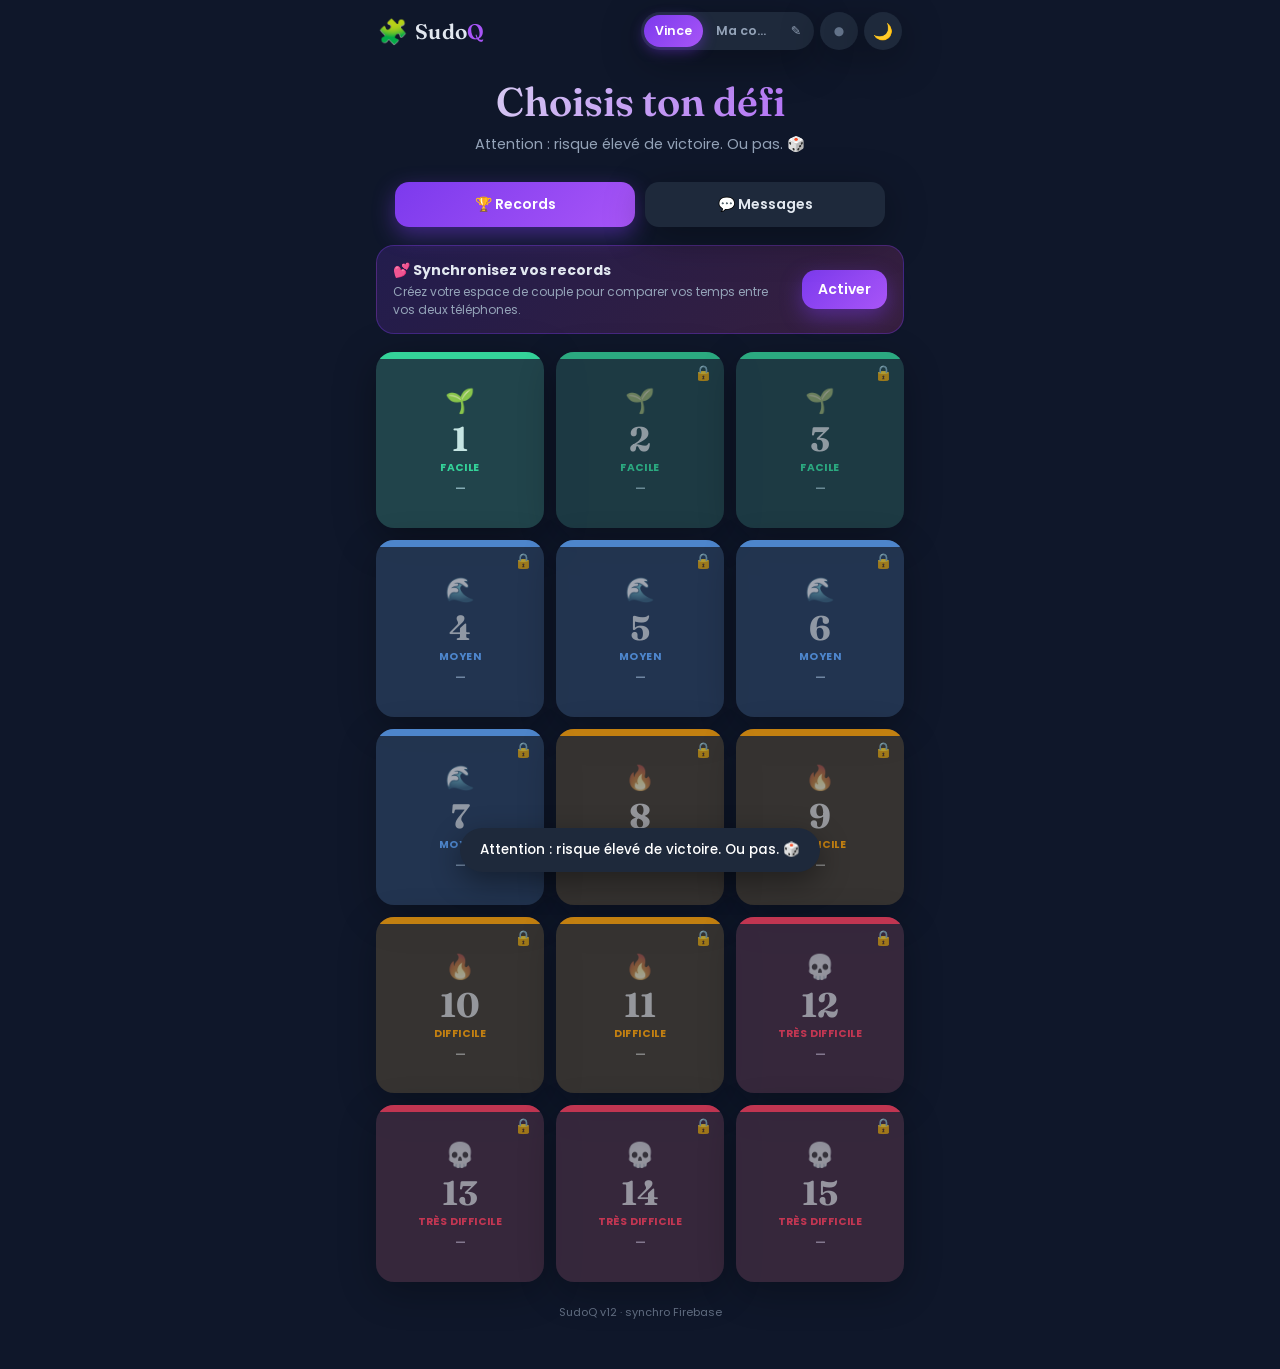
==== index.html @ 5ca57ede "Version visible + renommage plus accessible (diagnostic cache) - Numéro de version affiché en bas de" ====
<!DOCTYPE html>
<html lang="fr">
  <head>
    <meta charset="UTF-8" />
    <meta name="viewport" content="width=device-width, initial-scale=1.0, maximum-scale=1.0, user-scalable=no" />
    <meta name="theme-color" content="#0f172a" />
    <meta http-equiv="Cache-Control" content="no-cache, no-store, must-revalidate" />
    <meta http-equiv="Pragma" content="no-cache" />
    <meta http-equiv="Expires" content="0" />
    <title>SudoQ · Sudoku à deux</title>
    <link rel="preconnect" href="https://fonts.googleapis.com" />
    <link rel="preconnect" href="https://fonts.gstatic.com" crossorigin />
    <link
      href="https://fonts.googleapis.com/css2?family=Poppins:wght@400;500;600;700&family=Fraunces:opsz,wght@9..144,500;9..144,600&display=swap"
      rel="stylesheet"
    />
    <link rel="stylesheet" href="css/styles.css?v=12" />
    <link rel="icon" href="data:image/svg+xml,%3Csvg xmlns='http://www.w3.org/2000/svg' viewBox='0 0 100 100'%3E%3Ctext y='.9em' font-size='90'%3E%F0%9F%A7%A9%3C/text%3E%3C/svg%3E" />
  </head>
  <body>
    <div id="app">
      <!-- ============ EN-TÊTE ============ -->
      <header class="topbar">
        <button class="icon-btn" id="btn-home" title="Accueil" aria-label="Accueil">
          <span class="brand-mark">🧩</span>
          <span class="brand-name">Sudo<span>Q</span></span>
        </button>
        <div class="topbar-right">
          <div class="player-switch" id="player-switch"></div>
          <button class="icon-btn ghost" id="btn-sync" title="Espace de couple / synchro" aria-label="Synchro">
            <span id="sync-dot" class="sync-dot off">●</span>
          </button>
          <button class="icon-btn ghost" id="btn-theme" title="Thème clair/sombre" aria-label="Thème">🌙</button>
        </div>
      </header>

      <!-- ============ ÉCRAN : NIVEAUX ============ -->
      <main class="screen active" id="screen-levels">
        <div class="hero">
          <h1 class="hero-title">Choisis ton défi</h1>
          <p class="hero-sub" id="hero-sub">15 niveaux, du plus doux au plus redoutable. Chaque grille est identique pour vous deux — que le meilleur gagne&nbsp;!</p>
        </div>
        <div class="top-nav">
          <button class="btn btn-primary" id="btn-scoreboard">🏆 Records</button>
          <button class="btn btn-outline" id="btn-chat">💬 Messages<span class="badge" id="chat-badge" hidden></span></button>
        </div>
        <div class="sync-banner" id="sync-banner" hidden>
          <div class="sync-banner-txt">
            <strong>💕 Synchronisez vos records</strong>
            <span>Créez votre espace de couple pour comparer vos temps entre vos deux téléphones.</span>
          </div>
          <button class="btn btn-primary" id="btn-open-sync">Activer</button>
        </div>
        <div class="level-grid" id="level-grid"></div>
        <p class="app-version" id="app-version"></p>
      </main>

      <!-- ============ ÉCRAN : JEU ============ -->
      <main class="screen" id="screen-game">
        <div class="game-topline">
          <button class="btn btn-ghost" id="btn-back">‹ Niveaux</button>
          <div class="game-info">
            <span class="chip" id="game-level-chip">Niveau 1</span>
            <span class="timer" id="timer">00:00</span>
          </div>
          <button class="btn btn-ghost" id="btn-pause" title="Pause">⏸</button>
        </div>

        <div class="board-wrap">
          <div class="board" id="board"></div>
          <div class="board-overlay" id="board-overlay" hidden>
            <div class="overlay-card">
              <p id="overlay-text">En pause</p>
              <button class="btn btn-primary" id="btn-resume">Reprendre</button>
            </div>
          </div>
        </div>

        <div class="controls">
          <div class="numpad" id="numpad"></div>
          <div class="tools">
            <button class="tool" id="btn-pencil" title="Mode notes / crayon">
              <span class="tool-ico">✏️</span><span class="tool-label">Notes</span>
              <span class="tool-state" id="pencil-state">OFF</span>
            </button>
            <button class="tool" id="btn-erase" title="Effacer">
              <span class="tool-ico">⌫</span><span class="tool-label">Effacer</span>
            </button>
            <button class="tool" id="btn-hint" title="Indice">
              <span class="tool-ico">💡</span><span class="tool-label">Indice</span>
            </button>
            <button class="tool" id="btn-check" title="Vérifier">
              <span class="tool-ico">✓</span><span class="tool-label">Vérifier</span>
            </button>
          </div>
        </div>
      </main>

      <!-- ============ ÉCRAN : RECORDS ============ -->
      <main class="screen" id="screen-scoreboard">
        <div class="hero">
          <h1 class="hero-title">🏆 Vos records</h1>
          <p class="hero-sub">Meilleur temps par niveau. Le vainqueur de chaque duel est mis en avant.</p>
        </div>
        <div class="versus" id="versus"></div>
        <div class="score-table-wrap">
          <table class="score-table" id="score-table"></table>
        </div>
        <div class="home-actions data-actions">
          <button class="btn btn-outline" id="btn-export">⬇️ Exporter (JSON)</button>
          <label class="btn btn-outline" for="import-file">⬆️ Importer</label>
          <input type="file" id="import-file" accept="application/json" hidden />
          <button class="btn btn-ghost danger" id="btn-reset">🗑 Réinitialiser</button>
        </div>
        <div class="home-actions">
          <button class="btn btn-ghost" id="btn-back-home">‹ Retour aux niveaux</button>
        </div>
      </main>

      <!-- ============ ÉCRAN : MESSAGES ============ -->
      <main class="screen" id="screen-chat">
        <div class="hero">
          <h1 class="hero-title">💬 Messages</h1>
          <p class="hero-sub" id="chat-sub">Vos petits mots, en direct.</p>
        </div>
        <div class="chat-list" id="chat-list"></div>
        <div class="chat-input">
          <input type="text" id="chat-text" placeholder="Écris un petit mot…" maxlength="300" autocomplete="off" />
          <button class="btn btn-primary" id="chat-send" aria-label="Envoyer">➤</button>
        </div>
        <div class="home-actions">
          <button class="btn btn-ghost" id="btn-chat-back">‹ Retour aux niveaux</button>
        </div>
      </main>
    </div>

    <!-- ============ MODALE : VICTOIRE ============ -->
    <div class="modal-backdrop" id="win-modal" hidden>
      <div class="modal win-card">
        <div class="confetti" id="confetti"></div>
        <div class="win-emoji">🎉</div>
        <h2 id="win-title">Grille résolue&nbsp;!</h2>
        <p class="win-time" id="win-time">00:00</p>
        <p class="win-msg" id="win-msg"></p>
        <div class="win-compare" id="win-compare"></div>
        <div class="modal-actions">
          <button class="btn btn-primary" id="btn-next-level">Niveau suivant ›</button>
          <button class="btn btn-outline" id="btn-replay">Rejouer</button>
          <button class="btn btn-ghost" id="btn-to-levels">Niveaux</button>
        </div>
      </div>
    </div>

    <!-- ============ MODALE : ESPACE DE COUPLE (SYNCHRO) ============ -->
    <div class="modal-backdrop" id="sync-modal" hidden>
      <div class="modal">
        <h2>💕 Espace de couple</h2>

        <div id="sync-disconnected">
          <p class="modal-sub">
            Un espace commun pour synchroniser vos records entre vos deux
            téléphones. 100&nbsp;% gratuit, sans compte à créer.
          </p>
          <button class="btn btn-primary" id="btn-create-space">✨ Créer notre espace</button>
          <div class="or"><span>ou</span></div>
          <label class="field">
            <span>J'ai reçu un code</span>
            <input type="text" id="join-code" placeholder="colle le code ici" autocomplete="off" />
          </label>
          <button class="btn btn-outline" id="btn-join-space">Rejoindre l'espace</button>
        </div>

        <div id="sync-connected" hidden>
          <p class="modal-sub">Espace actif ✓ — vos records se synchronisent automatiquement.</p>
          <p class="code-label">Votre code de couple</p>
          <div class="code-box">
            <code id="space-code"></code>
            <button id="btn-copy-code" title="Copier">📋</button>
          </div>
          <p class="hint">
            Envoie ce code à ta copine. Sur son téléphone&nbsp;: ouvrir l'app →
            💕 Espace de couple → coller le code → <em>Rejoindre</em>.
          </p>
          <button class="btn btn-ghost danger" id="btn-leave-space">Se déconnecter de l'espace</button>
        </div>

        <div class="modal-actions">
          <button class="btn btn-ghost" id="btn-close-sync">Fermer</button>
        </div>
        <p class="hint" id="sync-provider" style="text-align:center;margin:10px 0 0;opacity:.6"></p>
      </div>
    </div>

    <!-- ============ MODALE : ÉDITION DES PROFILS ============ -->
    <div class="modal-backdrop" id="players-modal" hidden>
      <div class="modal">
        <h2>Vos profils</h2>
        <p class="modal-sub">Personnalise les deux joueurs.</p>
        <label class="field">
          <span>Joueur 1</span>
          <input type="text" id="p1-name" maxlength="14" />
        </label>
        <label class="field">
          <span>Joueur 2</span>
          <input type="text" id="p2-name" maxlength="14" />
        </label>
        <div class="modal-actions">
          <button class="btn btn-primary" id="btn-save-players">Enregistrer</button>
          <button class="btn btn-ghost" id="btn-cancel-players">Annuler</button>
        </div>
      </div>
    </div>

    <div class="toast" id="toast" hidden></div>

    <script src="js/sudoku.js?v=12"></script>
    <script src="js/sync.js?v=12"></script>
    <script src="js/app.js?v=12"></script>
  </body>
</html>
---- css/styles.css ----
/* =========================================================================
 * SudoQ — Styles
 * ========================================================================= */

:root {
  --bg: #0f172a;
  --bg-soft: #1e293b;
  --surface: #1e293b;
  --surface-2: #273449;
  --board-bg: #f8fafc;
  --cell: #ffffff;
  --cell-fixed: #eef2f7;
  --grid-line: #cbd5e1;
  --grid-line-strong: #0f172a;
  --text: #e2e8f0;
  --text-dim: #94a3b8;
  --ink: #1e293b;            /* chiffres sur le plateau */
  --accent: #7c3aed;
  --accent-2: #a855f7;
  --accent-soft: rgba(124, 58, 237, 0.15);
  --given: #0f172a;
  --user-num: #7c3aed;
  --highlight: #ede9fe;
  --highlight-peer: #f4f2fb;
  --same: #ddd6fe;
  --error: #f43f5e;
  --error-soft: #ffe4e6;
  --pencil: #64748b;
  --gold: #fbbf24;
  --radius: 18px;
  --shadow: 0 10px 40px rgba(0, 0, 0, 0.35);
  --font: "Poppins", system-ui, sans-serif;
  --display: "Fraunces", Georgia, serif;
}

body.light {
  --bg: #eef1f8;
  --bg-soft: #ffffff;
  --surface: #ffffff;
  --surface-2: #f1f5f9;
  --text: #1e293b;
  --text-dim: #64748b;
  --shadow: 0 10px 40px rgba(30, 41, 59, 0.12);
}

* { box-sizing: border-box; margin: 0; padding: 0; }

/* L'attribut `hidden` doit toujours l'emporter sur les display: flex des overlays */
[hidden] { display: none !important; }

/* Empêche la sélection de texte / le menu d'appui long (bandes de surbrillance
   translucides sur mobile). L'interface d'un jeu ne doit pas être sélectionnable. */
#app, .modal-backdrop, .toast {
  -webkit-user-select: none;
  user-select: none;
  -webkit-touch-callout: none;
}
/* ...sauf les champs de saisie et le code de couple (qu'on veut pouvoir copier). */
input, textarea, #space-code, .code-box code {
  -webkit-user-select: text;
  user-select: text;
}

html, body { height: 100%; }

/* Neutralise l'effet de rebond/étirement du défilement (overscroll) qui, sur
   certains téléphones (MIUI/Xiaomi), teinte l'écran d'une bande translucide. */
html, body { overscroll-behavior: none; }
#app { overscroll-behavior: contain; }

body {
  font-family: var(--font);
  background: var(--bg); /* fond uni : plus aucune bande translucide au défilement */
  color: var(--text);
  -webkit-tap-highlight-color: transparent;
  transition: background 0.3s ease, color 0.3s ease;
  overflow-x: hidden;
}

#app {
  max-width: 560px;
  margin: 0 auto;
  padding: 0 16px 48px;
  min-height: 100%;
}

/* ---------- Barre supérieure ---------- */
.topbar {
  position: sticky;
  top: 0;
  z-index: 20;
  display: flex;
  align-items: center;
  justify-content: space-between;
  gap: 8px;
  padding: 12px 2px;
  background: var(--bg);
}
.topbar-right { display: flex; align-items: center; gap: 6px; min-width: 0; }

.icon-btn {
  display: inline-flex;
  align-items: center;
  gap: 7px;
  background: none;
  border: none;
  color: var(--text);
  cursor: pointer;
  font-family: var(--font);
  flex-shrink: 0;
}
#btn-home { flex-shrink: 0; }
.brand-mark { font-size: 24px; }
.brand-name { font-family: var(--display); font-size: 21px; font-weight: 600; letter-spacing: .3px; }
.brand-name span { color: var(--accent-2); }

.icon-btn.ghost {
  width: 38px; height: 38px;
  justify-content: center;
  border-radius: 50%;
  background: var(--surface);
  box-shadow: var(--shadow);
  font-size: 16px;
}

/* Sélecteur de joueur */
.player-switch {
  display: inline-flex;
  background: var(--surface);
  border-radius: 999px;
  padding: 3px;
  box-shadow: var(--shadow);
  gap: 2px;
  min-width: 0;
}
.player-switch button {
  border: none;
  background: none;
  color: var(--text-dim);
  font-family: var(--font);
  font-weight: 600;
  font-size: 12.5px;
  padding: 6px 11px;
  border-radius: 999px;
  cursor: pointer;
  transition: all .2s;
  max-width: 74px;
  overflow: hidden;
  text-overflow: ellipsis;
  white-space: nowrap;
}
.player-switch button.active {
  background: linear-gradient(135deg, var(--accent), var(--accent-2));
  color: #fff;
  box-shadow: 0 4px 14px rgba(124,58,237,.45);
}
.player-switch button.edit {
  padding: 7px 10px;
  max-width: none;
}

/* ---------- Écrans ---------- */
.screen { display: none; animation: fade .35s ease; }
.screen.active { display: block; }
@keyframes fade { from { opacity: 0; transform: translateY(8px); } to { opacity: 1; transform: none; } }

.hero { text-align: center; padding: 18px 6px 26px; }
.hero-title {
  font-family: var(--display);
  font-size: clamp(28px, 7vw, 40px);
  font-weight: 600;
  line-height: 1.1;
  background: linear-gradient(120deg, var(--text), var(--accent-2));
  -webkit-background-clip: text;
  background-clip: text;
  -webkit-text-fill-color: transparent;
}
.hero-sub { color: var(--text-dim); margin-top: 10px; font-size: 14.5px; line-height: 1.5; }

/* ---------- Synchro / espace de couple ---------- */
.sync-dot { font-size: 12px; line-height: 1; }
.sync-dot.off { color: #64748b; }
.sync-dot.ok { color: #34d399; filter: drop-shadow(0 0 4px rgba(52,211,153,.7)); }
.sync-dot.syncing { color: #fbbf24; animation: pulse 1s infinite; }
.sync-dot.error { color: #f43f5e; }
@keyframes pulse { 0%,100% { opacity: 1; } 50% { opacity: .3; } }

.sync-banner {
  display: flex; align-items: center; gap: 12px;
  background: linear-gradient(135deg, rgba(124,58,237,.18), rgba(236,72,153,.18));
  border: 1px solid rgba(124,58,237,.35);
  border-radius: var(--radius);
  padding: 14px 16px; margin-bottom: 18px;
}
.sync-banner-txt { flex: 1; display: flex; flex-direction: column; gap: 2px; }
.sync-banner-txt strong { font-size: 14px; }
.sync-banner-txt span { font-size: 12px; color: var(--text-dim); }
.sync-banner .btn { padding: 9px 16px; white-space: nowrap; }

.or { display: flex; align-items: center; text-align: center; color: var(--text-dim); margin: 16px 0; font-size: 12px; }
.or::before, .or::after { content: ""; flex: 1; height: 1px; background: rgba(148,163,184,.25); }
.or span { padding: 0 12px; }

.code-label { font-size: 12px; color: var(--text-dim); text-transform: uppercase; letter-spacing: .5px; margin-bottom: 6px; }
.code-box {
  display: flex; align-items: center; gap: 8px;
  background: var(--surface-2); border-radius: 12px; padding: 10px 12px; margin-bottom: 10px;
}
.code-box code {
  flex: 1; font-family: ui-monospace, monospace; font-size: 15px; font-weight: 600;
  color: var(--accent-2); word-break: break-all; text-align: left; letter-spacing: .5px;
}
.code-box button { border: none; background: none; cursor: pointer; font-size: 18px; padding: 4px; }
.hint { font-size: 12px; color: var(--text-dim); line-height: 1.5; margin-bottom: 16px; text-align: left; }

/* ---------- Grille de niveaux ---------- */
.level-grid {
  display: grid;
  grid-template-columns: repeat(3, 1fr);
  gap: 12px;
}
.level-card {
  position: relative;
  aspect-ratio: 1 / 1.05;
  border: none;
  border-radius: var(--radius);
  background: var(--surface);
  color: var(--text);
  cursor: pointer;
  padding: 12px 10px;
  display: flex;
  flex-direction: column;
  align-items: center;
  justify-content: center;
  gap: 4px;
  box-shadow: var(--shadow);
  overflow: hidden;
  transition: transform .18s ease, box-shadow .18s ease;
  font-family: var(--font);
}
.level-card::before {
  content: "";
  position: absolute; inset: 0;
  background: var(--band-color);
  opacity: .16; /* teinte de difficulté nettement plus visible */
}
.level-card:not(.locked):hover { transform: translateY(-4px); box-shadow: 0 16px 40px rgba(0,0,0,.4); }
.level-card:not(.locked):active { transform: translateY(-1px) scale(.98); }
.level-card .lv-emoji { font-size: 24px; margin-top: 2px; }
.level-card .lv-num {
  font-family: var(--display);
  font-size: 34px; font-weight: 700; line-height: 1;
  color: var(--text);
}
.level-card .lv-band {
  font-size: 10.5px;
  font-weight: 700;
  text-transform: uppercase;
  letter-spacing: .4px;
  color: var(--band-color);
}
body.light .level-card .lv-band { color: var(--band-ink, var(--band-color)); }
.level-card .lv-best {
  font-size: 12px; font-weight: 600;
  color: var(--text-dim);
  display: flex; align-items: center; gap: 3px;
}
.level-card .lv-best.done { color: #b45309; }
body:not(.light) .level-card .lv-best.done { color: var(--gold); }
.level-card.locked { cursor: not-allowed; opacity: .78; }
.level-card.locked .lv-num,
.level-card.locked .lv-emoji { filter: grayscale(.5); opacity: .75; }
.level-card.locked .lv-lock { position: absolute; top: 9px; right: 11px; font-size: 15px; opacity: .85; }
/* Bandeau de couleur en haut : la difficulté se lit d'un coup d'œil */
.band-strip {
  position: absolute; left: 0; right: 0; top: 0; height: 7px;
  background: var(--band-color);
}

.top-nav { display: flex; justify-content: center; gap: 10px; margin-bottom: 18px; }
.top-nav .btn { flex: 1; max-width: 240px; position: relative; }
.badge {
  position: absolute; top: -7px; right: -7px;
  min-width: 21px; height: 21px; padding: 0 6px;
  border-radius: 999px; background: var(--error); color: #fff;
  font-size: 11px; font-weight: 700;
  display: flex; align-items: center; justify-content: center;
  box-shadow: 0 2px 8px rgba(244,63,94,.55);
}

/* ---------- Messagerie ---------- */
.chat-list {
  display: flex; flex-direction: column; gap: 8px;
  min-height: 260px; max-height: 52vh; overflow-y: auto;
  padding: 12px; background: var(--surface);
  border-radius: var(--radius); box-shadow: var(--shadow);
}
.chat-empty { margin: auto; text-align: center; color: var(--text-dim); font-size: 14px; padding: 30px 12px; line-height: 1.5; }
.msg {
  max-width: 80%; padding: 9px 13px; border-radius: 16px;
  font-size: 14.5px; line-height: 1.35; word-wrap: break-word; overflow-wrap: anywhere;
}
.msg .meta { display: block; font-size: 10.5px; opacity: .75; margin-top: 3px; }
.msg.mine {
  align-self: flex-end;
  background: linear-gradient(135deg, var(--accent), var(--accent-2));
  color: #fff; border-bottom-right-radius: 5px;
}
.msg.theirs {
  align-self: flex-start;
  background: var(--surface-2); color: var(--text);
  border-bottom-left-radius: 5px;
}
.chat-input { display: flex; gap: 8px; margin-top: 12px; }
.chat-input input {
  flex: 1; font-family: var(--font); font-size: 15px;
  padding: 12px 15px; border-radius: 14px;
  border: 2px solid transparent; background: var(--surface); color: var(--text);
  outline: none; box-shadow: var(--shadow);
}
.chat-input input:focus { border-color: var(--accent); }
.chat-input .btn { padding: 12px 18px; font-size: 18px; flex-shrink: 0; }

.app-version { text-align: center; color: var(--text-dim); opacity: .6; font-size: 11px; margin-top: 22px; }

.home-actions { display: flex; justify-content: center; gap: 12px; margin-top: 26px; flex-wrap: wrap; }
.data-actions { margin-top: 20px; }

/* ---------- Boutons ---------- */
.btn {
  font-family: var(--font);
  font-weight: 600;
  font-size: 14px;
  border: none;
  border-radius: 14px;
  padding: 12px 20px;
  cursor: pointer;
  transition: transform .15s ease, box-shadow .15s, background .2s;
}
.btn:active { transform: scale(.96); }
.btn-primary {
  background: linear-gradient(135deg, var(--accent), var(--accent-2));
  color: #fff;
  box-shadow: 0 8px 22px rgba(124,58,237,.45);
}
.btn-outline { background: var(--surface); color: var(--text); box-shadow: var(--shadow); }
.btn-ghost { background: transparent; color: var(--text-dim); }
.btn-ghost.danger { color: var(--error); }

/* ---------- Jeu ---------- */
.game-topline {
  display: flex; align-items: center; justify-content: space-between;
  margin: 6px 0 14px;
}
.game-info { display: flex; align-items: center; gap: 12px; }
.chip {
  background: var(--surface); color: var(--text);
  padding: 7px 14px; border-radius: 999px; font-size: 13px; font-weight: 600;
  box-shadow: var(--shadow);
}
.timer {
  font-family: var(--display);
  font-size: 24px; font-weight: 600;
  font-variant-numeric: tabular-nums;
  color: var(--accent-2);
  min-width: 76px; text-align: center;
}

.board-wrap { position: relative; }
.board {
  display: grid;
  grid-template-columns: repeat(9, 1fr);
  gap: 0;
  background: var(--grid-line-strong);
  border: 3px solid var(--grid-line-strong);
  border-radius: 14px;
  overflow: hidden;
  box-shadow: 0 18px 50px rgba(0,0,0,.4);
  aspect-ratio: 1 / 1;
  touch-action: manipulation;
}
.cell {
  position: relative;
  background: var(--cell);
  display: flex; align-items: center; justify-content: center;
  font-size: clamp(18px, 5.4vw, 30px);
  font-weight: 600;
  color: var(--user-num);
  cursor: pointer;
  user-select: none;
  border-right: 1px solid var(--grid-line);
  border-bottom: 1px solid var(--grid-line);
  transition: background .12s ease;
  aspect-ratio: 1 / 1;
}
body.light .cell { color: var(--user-num); }
.cell.fixed { color: var(--given); background: var(--cell-fixed); font-weight: 700; }
body:not(.light) .cell { background: #f8fafc; color: #7c3aed; }
body:not(.light) .cell.fixed { background: #e9eef6; color: #0f172a; }

/* Bordures de blocs 3x3 */
.cell:nth-child(9n) { border-right: none; }
.cell:nth-child(3n):not(:nth-child(9n)) { border-right: 2px solid var(--grid-line-strong); }
.board .cell.row3, .board .cell.row6 { border-bottom: 2px solid var(--grid-line-strong); }

.cell.peer { background: var(--highlight-peer); }
.cell.selected { background: var(--highlight); box-shadow: inset 0 0 0 2px var(--accent); z-index: 2; }
.cell.same-num { background: var(--same); }
.cell.error { color: var(--error) !important; background: var(--error-soft); }
.cell.hint-pop { animation: pop .5s ease; }
@keyframes pop { 0% { transform: scale(1); } 40% { transform: scale(1.25); } 100% { transform: scale(1); } }

/* Notes / crayon */
.pencil-grid {
  position: absolute; inset: 0;
  display: grid;
  grid-template-columns: repeat(3, 1fr);
  grid-template-rows: repeat(3, 1fr);
  padding: 2px;
  pointer-events: none;
}
.pencil-grid span {
  display: flex; align-items: center; justify-content: center;
  font-size: clamp(7px, 2vw, 11px);
  font-weight: 500;
  color: var(--pencil);
  line-height: 1;
}

/* Overlay pause */
.board-overlay {
  position: absolute; inset: 0;
  background: rgba(15,23,42,.72);
  backdrop-filter: blur(6px);
  border-radius: 14px;
  display: flex; align-items: center; justify-content: center;
  z-index: 5;
}
.overlay-card { text-align: center; color: #fff; }
.overlay-card p { font-family: var(--display); font-size: 22px; margin-bottom: 16px; }

/* ---------- Contrôles ---------- */
.controls { margin-top: 18px; }
.numpad {
  display: grid;
  grid-template-columns: repeat(9, 1fr);
  gap: 6px;
}
.num-key {
  aspect-ratio: 1 / 1.15;
  border: none;
  border-radius: 12px;
  background: var(--surface);
  color: var(--text);
  font-family: var(--display);
  font-size: clamp(18px, 5vw, 26px);
  font-weight: 600;
  cursor: pointer;
  box-shadow: var(--shadow);
  transition: transform .12s, background .2s, color .2s;
  position: relative;
}
.num-key:active { transform: scale(.9); }
.num-key.pencil-active { background: linear-gradient(135deg, var(--accent), var(--accent-2)); color:#fff; }
.num-key .count {
  position: absolute; bottom: 3px; right: 5px;
  font-family: var(--font); font-size: 9px; color: var(--text-dim); font-weight: 600;
}
.num-key.done { opacity: .35; }

.tools { display: grid; grid-template-columns: repeat(4, 1fr); gap: 8px; margin-top: 10px; }
.tool {
  border: none;
  border-radius: 14px;
  background: var(--surface);
  color: var(--text);
  padding: 10px 4px;
  display: flex; flex-direction: column; align-items: center; gap: 3px;
  cursor: pointer;
  box-shadow: var(--shadow);
  font-family: var(--font);
  transition: transform .12s, background .2s;
  position: relative;
}
.tool:active { transform: scale(.94); }
.tool-ico { font-size: 20px; }
.tool-label { font-size: 11px; color: var(--text-dim); font-weight: 600; }
.tool-state {
  position: absolute; top: 6px; right: 8px;
  font-size: 9px; font-weight: 700; color: var(--text-dim);
}
.tool.active { background: linear-gradient(135deg, var(--accent), var(--accent-2)); }
.tool.active .tool-label, .tool.active .tool-state { color: #fff; }
.tool.active .tool-state { color: #fff; }

/* ---------- Records ---------- */
.versus {
  display: flex; align-items: stretch; gap: 12px; margin-bottom: 20px;
}
.vs-card {
  flex: 1;
  background: var(--surface);
  border-radius: var(--radius);
  padding: 16px;
  text-align: center;
  box-shadow: var(--shadow);
  position: relative;
  overflow: hidden;
}
.vs-card.leader::after {
  content: "👑";
  position: absolute; top: 8px; right: 10px; font-size: 20px;
}
.vs-avatar {
  width: 46px; height: 46px; border-radius: 50%;
  margin: 0 auto 8px;
  display: flex; align-items: center; justify-content: center;
  font-family: var(--display); font-size: 22px; font-weight: 600; color: #fff;
}
.vs-name { font-weight: 600; font-size: 15px; }
.vs-wins { font-family: var(--display); font-size: 30px; font-weight: 600; color: var(--accent-2); }
.vs-label { font-size: 11px; color: var(--text-dim); text-transform: uppercase; letter-spacing: .5px; }
.vs-mid { display: flex; align-items: center; font-family: var(--display); font-size: 18px; color: var(--text-dim); }

.score-table-wrap { overflow-x: auto; border-radius: var(--radius); box-shadow: var(--shadow); }
.score-table {
  width: 100%; border-collapse: collapse; background: var(--surface);
  font-size: 13.5px;
}
.score-table th, .score-table td {
  padding: 11px 10px; text-align: center; border-bottom: 1px solid rgba(148,163,184,.15);
}
.score-table th { color: var(--text-dim); font-size: 11.5px; text-transform: uppercase; letter-spacing: .4px; font-weight: 600; }
.score-table td.lvl-cell { text-align: left; font-weight: 600; }
.score-table td.lvl-cell small { display: block; color: var(--text-dim); font-weight: 500; font-size: 10.5px; }
.score-table .win { color: var(--gold); font-weight: 700; }
.score-table .time { font-variant-numeric: tabular-nums; }
.score-table .empty { color: var(--text-dim); }

/* ---------- Modales ---------- */
.modal-backdrop {
  position: fixed; inset: 0;
  background: rgba(15,23,42,.6);
  backdrop-filter: blur(6px);
  display: flex; align-items: center; justify-content: center;
  z-index: 50; padding: 20px;
  animation: fade .25s ease;
}
.modal {
  background: var(--surface);
  border-radius: 22px;
  padding: 28px 24px;
  width: 100%; max-width: 380px;
  box-shadow: var(--shadow);
  text-align: center;
  position: relative;
}
.modal h2 { font-family: var(--display); font-size: 24px; margin-bottom: 6px; }
.modal-sub { color: var(--text-dim); font-size: 13.5px; margin-bottom: 18px; }
.modal-actions { display: flex; flex-direction: column; gap: 10px; margin-top: 20px; }

.field { display: flex; flex-direction: column; gap: 6px; text-align: left; margin-bottom: 14px; }
.field span { font-size: 12.5px; color: var(--text-dim); font-weight: 600; }
.field input {
  font-family: var(--font); font-size: 15px;
  padding: 12px 14px; border-radius: 12px;
  border: 2px solid transparent; background: var(--surface-2); color: var(--text);
  outline: none;
}
.field input:focus { border-color: var(--accent); }

/* Modale victoire */
.win-card { overflow: hidden; }
.win-emoji { font-size: 54px; animation: pop .6s ease; }
.win-time { font-family: var(--display); font-size: 42px; font-weight: 600; color: var(--accent-2); margin: 4px 0; font-variant-numeric: tabular-nums; }
.win-msg { color: var(--text-dim); font-size: 14px; }
.win-compare {
  margin-top: 16px; background: var(--surface-2); border-radius: 14px; padding: 14px;
  font-size: 13.5px;
}
.win-compare .row { display: flex; justify-content: space-between; padding: 4px 0; }
.win-compare .row .who { color: var(--text-dim); }
.win-compare .row .t { font-variant-numeric: tabular-nums; font-weight: 600; }
.win-compare .row.best .t { color: var(--gold); }
.win-record-badge {
  display: inline-block; margin-top: 8px;
  background: linear-gradient(135deg, var(--gold), #f59e0b);
  color: #7c2d12; font-weight: 700; font-size: 12px;
  padding: 5px 14px; border-radius: 999px;
}

/* Confettis */
.confetti { position: absolute; inset: 0; pointer-events: none; overflow: hidden; }
.confetti i {
  position: absolute; top: -10px; width: 8px; height: 14px; opacity: .9;
  animation: fall linear forwards;
}
@keyframes fall {
  to { transform: translateY(420px) rotate(540deg); opacity: 0; }
}

/* Toast */
.toast {
  position: fixed; left: 50%; bottom: 28px; transform: translateX(-50%);
  background: var(--ink); color: #fff;
  padding: 12px 20px; border-radius: 999px; font-size: 13.5px; font-weight: 500;
  box-shadow: 0 10px 30px rgba(0,0,0,.4); z-index: 80;
  animation: toastIn .3s ease;
}
body.light .toast { background: #1e293b; }
@keyframes toastIn { from { opacity: 0; transform: translate(-50%, 12px); } to { opacity: 1; transform: translate(-50%, 0); } }

@media (max-width: 380px) {
  .tool-label { display: none; }
  .numpad { gap: 4px; }
  .brand-name { font-size: 18px; }
  .player-switch button { max-width: 60px; padding: 6px 9px; font-size: 12px; }
}
@media (max-width: 340px) {
  .brand-name { display: none; } /* on garde juste 🧩 pour laisser la place */
}
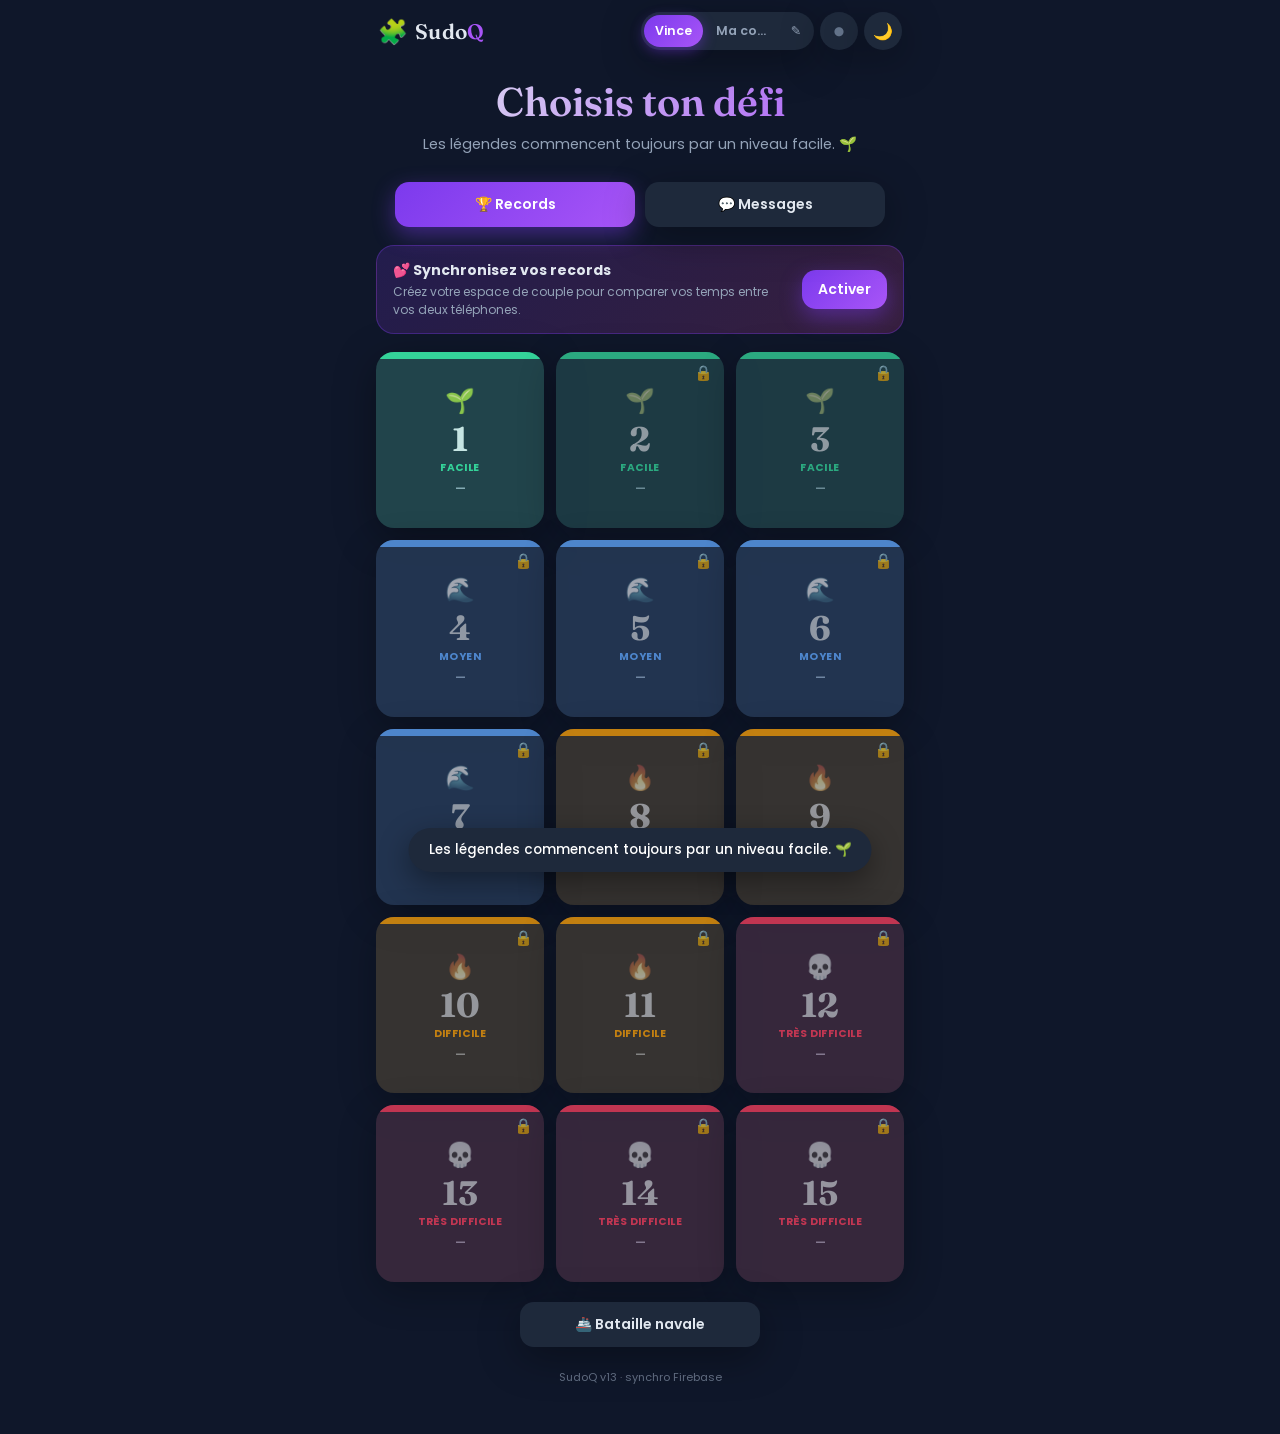
==== commit b8e2ec95: "Ajouter la Bataille navale (temps réel, même espace de couple) + hub léger Nouveau jeu /bataille-nav" ====
--- a/index.html
+++ b/index.html
@@ -14,7 +14,7 @@
       href="https://fonts.googleapis.com/css2?family=Poppins:wght@400;500;600;700&family=Fraunces:opsz,wght@9..144,500;9..144,600&display=swap"
       rel="stylesheet"
     />
-    <link rel="stylesheet" href="css/styles.css?v=12" />
+    <link rel="stylesheet" href="css/styles.css?v=13" />
     <link rel="icon" href="data:image/svg+xml,%3Csvg xmlns='http://www.w3.org/2000/svg' viewBox='0 0 100 100'%3E%3Ctext y='.9em' font-size='90'%3E%F0%9F%A7%A9%3C/text%3E%3C/svg%3E" />
   </head>
   <body>
@@ -52,6 +52,9 @@
           <button class="btn btn-primary" id="btn-open-sync">Activer</button>
         </div>
         <div class="level-grid" id="level-grid"></div>
+        <div class="top-nav" style="margin-top:20px">
+          <a class="btn btn-outline" href="bataille-navale/index.html" style="text-decoration:none;text-align:center">🚢 Bataille navale</a>
+        </div>
         <p class="app-version" id="app-version"></p>
       </main>
 
@@ -213,8 +216,8 @@
 
     <div class="toast" id="toast" hidden></div>
 
-    <script src="js/sudoku.js?v=12"></script>
-    <script src="js/sync.js?v=12"></script>
-    <script src="js/app.js?v=12"></script>
+    <script src="js/sudoku.js?v=13"></script>
+    <script src="js/sync.js?v=13"></script>
+    <script src="js/app.js?v=13"></script>
   </body>
 </html>
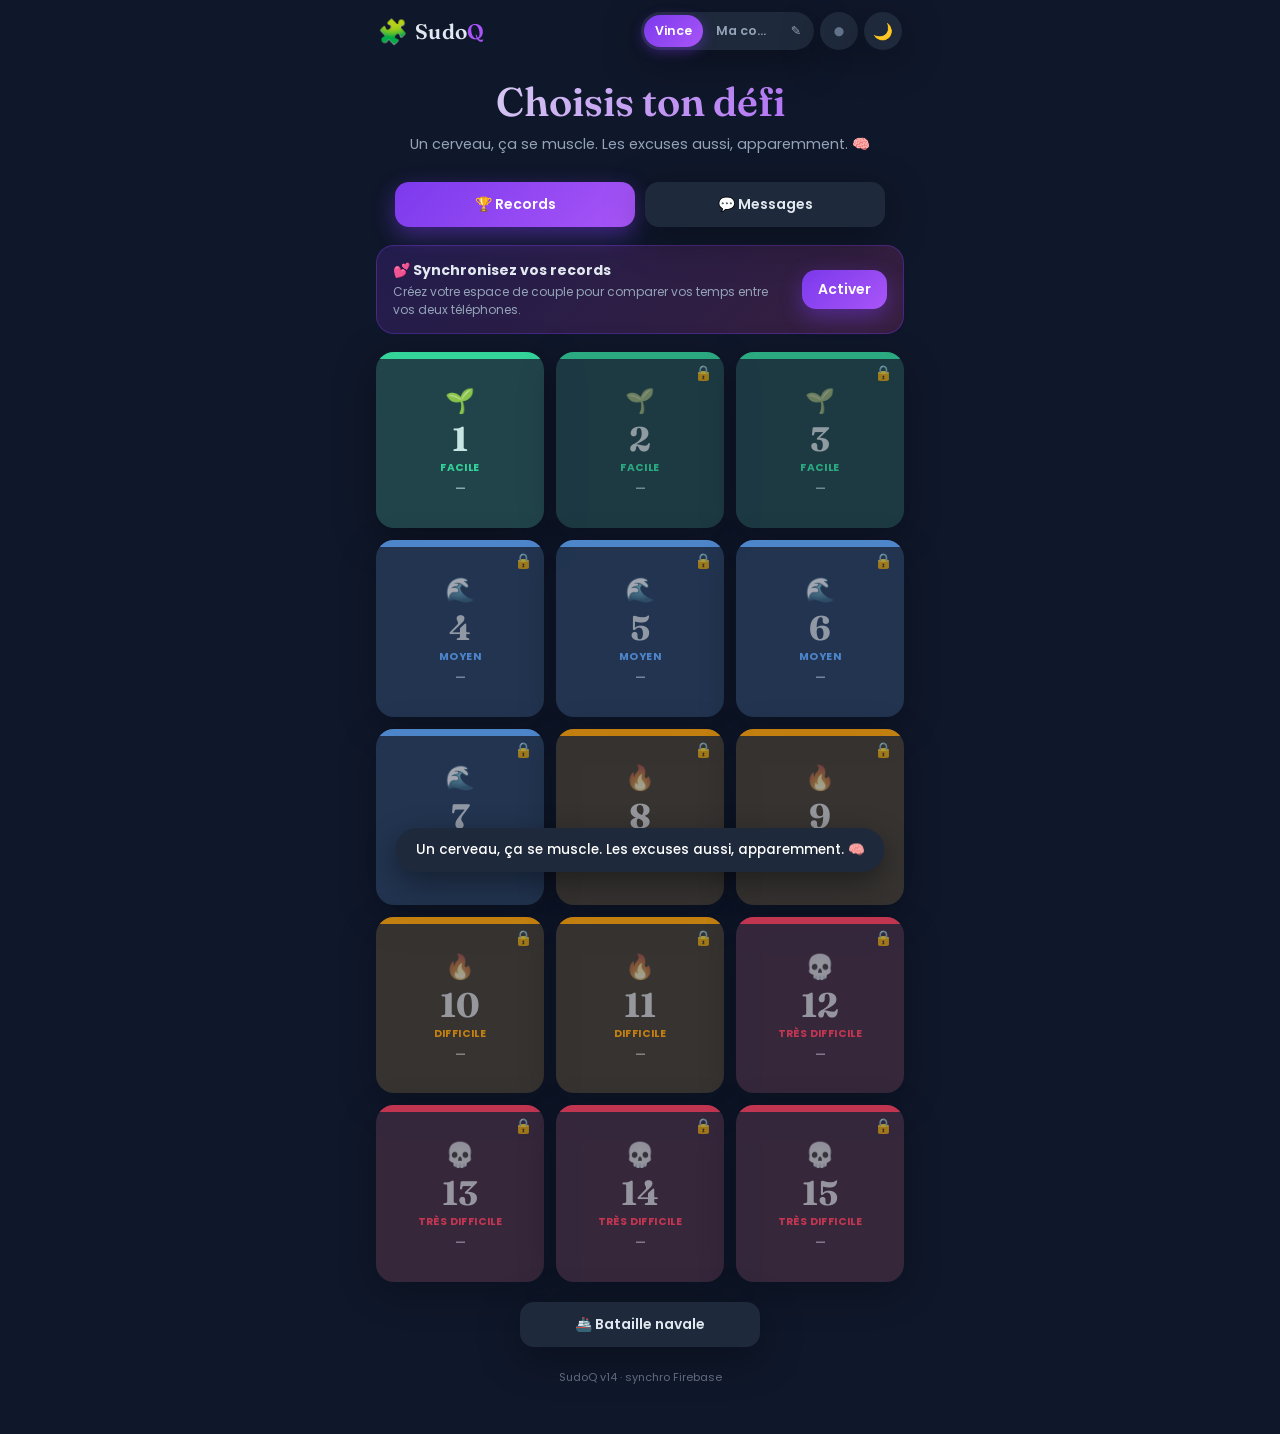
==== commit 6c31c559: "Diagnostic de synchro des records + bouton "Forcer la synchro" Aide au dépannage quand les records n" ====
--- a/index.html
+++ b/index.html
@@ -14,7 +14,7 @@
       href="https://fonts.googleapis.com/css2?family=Poppins:wght@400;500;600;700&family=Fraunces:opsz,wght@9..144,500;9..144,600&display=swap"
       rel="stylesheet"
     />
-    <link rel="stylesheet" href="css/styles.css?v=13" />
+    <link rel="stylesheet" href="css/styles.css?v=14" />
     <link rel="icon" href="data:image/svg+xml,%3Csvg xmlns='http://www.w3.org/2000/svg' viewBox='0 0 100 100'%3E%3Ctext y='.9em' font-size='90'%3E%F0%9F%A7%A9%3C/text%3E%3C/svg%3E" />
   </head>
   <body>
@@ -184,6 +184,8 @@
             Envoie ce code à ta copine. Sur son téléphone&nbsp;: ouvrir l'app →
             💕 Espace de couple → coller le code → <em>Rejoindre</em>.
           </p>
+          <p class="hint" id="sync-records" style="text-align:center;font-weight:600"></p>
+          <button class="btn btn-outline" id="btn-force-sync" style="width:100%;margin-bottom:10px">🔄 Forcer la synchro maintenant</button>
           <button class="btn btn-ghost danger" id="btn-leave-space">Se déconnecter de l'espace</button>
         </div>
 
@@ -216,8 +218,8 @@
 
     <div class="toast" id="toast" hidden></div>
 
-    <script src="js/sudoku.js?v=13"></script>
-    <script src="js/sync.js?v=13"></script>
-    <script src="js/app.js?v=13"></script>
+    <script src="js/sudoku.js?v=14"></script>
+    <script src="js/sync.js?v=14"></script>
+    <script src="js/app.js?v=14"></script>
   </body>
 </html>
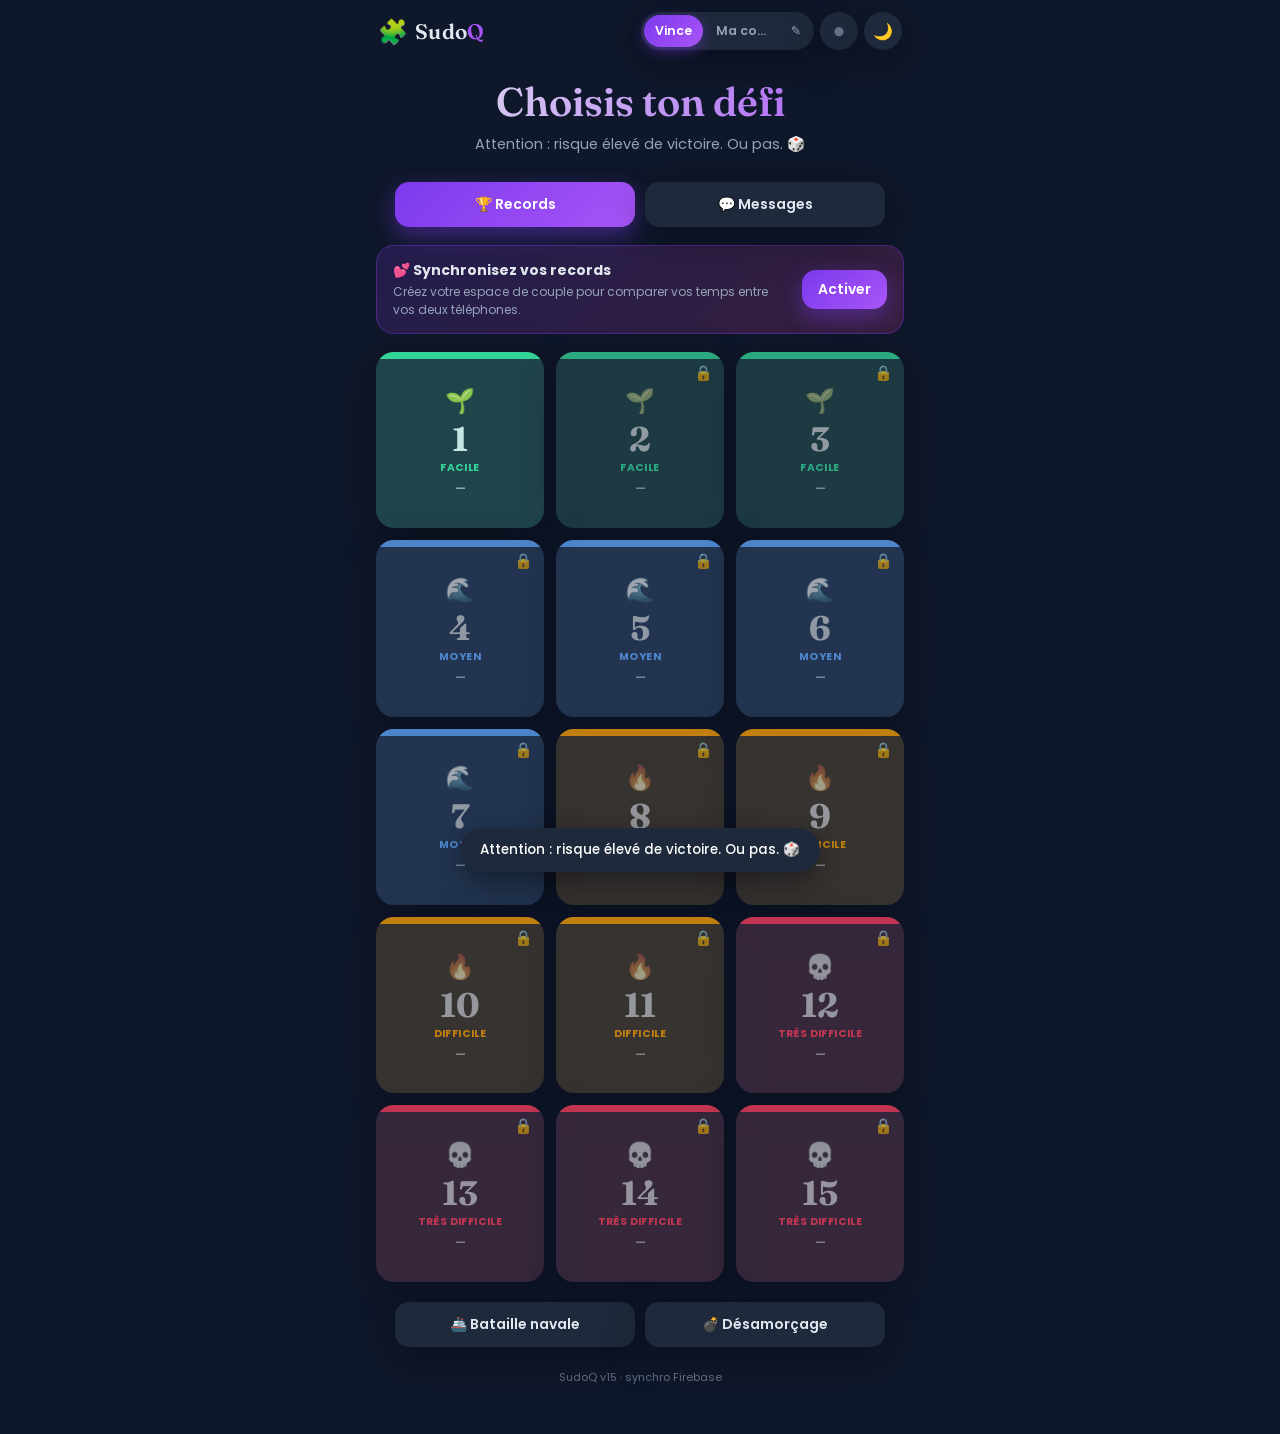
==== commit d2fbeb08: "Ajouter l'escape game coopératif « Désamorçage » Nouveau jeu /escape/ (asymétrique, temps réel, même" ====
--- a/index.html
+++ b/index.html
@@ -14,7 +14,7 @@
       href="https://fonts.googleapis.com/css2?family=Poppins:wght@400;500;600;700&family=Fraunces:opsz,wght@9..144,500;9..144,600&display=swap"
       rel="stylesheet"
     />
-    <link rel="stylesheet" href="css/styles.css?v=14" />
+    <link rel="stylesheet" href="css/styles.css?v=15" />
     <link rel="icon" href="data:image/svg+xml,%3Csvg xmlns='http://www.w3.org/2000/svg' viewBox='0 0 100 100'%3E%3Ctext y='.9em' font-size='90'%3E%F0%9F%A7%A9%3C/text%3E%3C/svg%3E" />
   </head>
   <body>
@@ -54,6 +54,7 @@
         <div class="level-grid" id="level-grid"></div>
         <div class="top-nav" style="margin-top:20px">
           <a class="btn btn-outline" href="bataille-navale/index.html" style="text-decoration:none;text-align:center">🚢 Bataille navale</a>
+          <a class="btn btn-outline" href="escape/index.html" style="text-decoration:none;text-align:center">💣 Désamorçage</a>
         </div>
         <p class="app-version" id="app-version"></p>
       </main>
@@ -218,8 +219,8 @@
 
     <div class="toast" id="toast" hidden></div>
 
-    <script src="js/sudoku.js?v=14"></script>
-    <script src="js/sync.js?v=14"></script>
-    <script src="js/app.js?v=14"></script>
+    <script src="js/sudoku.js?v=15"></script>
+    <script src="js/sync.js?v=15"></script>
+    <script src="js/app.js?v=15"></script>
   </body>
 </html>
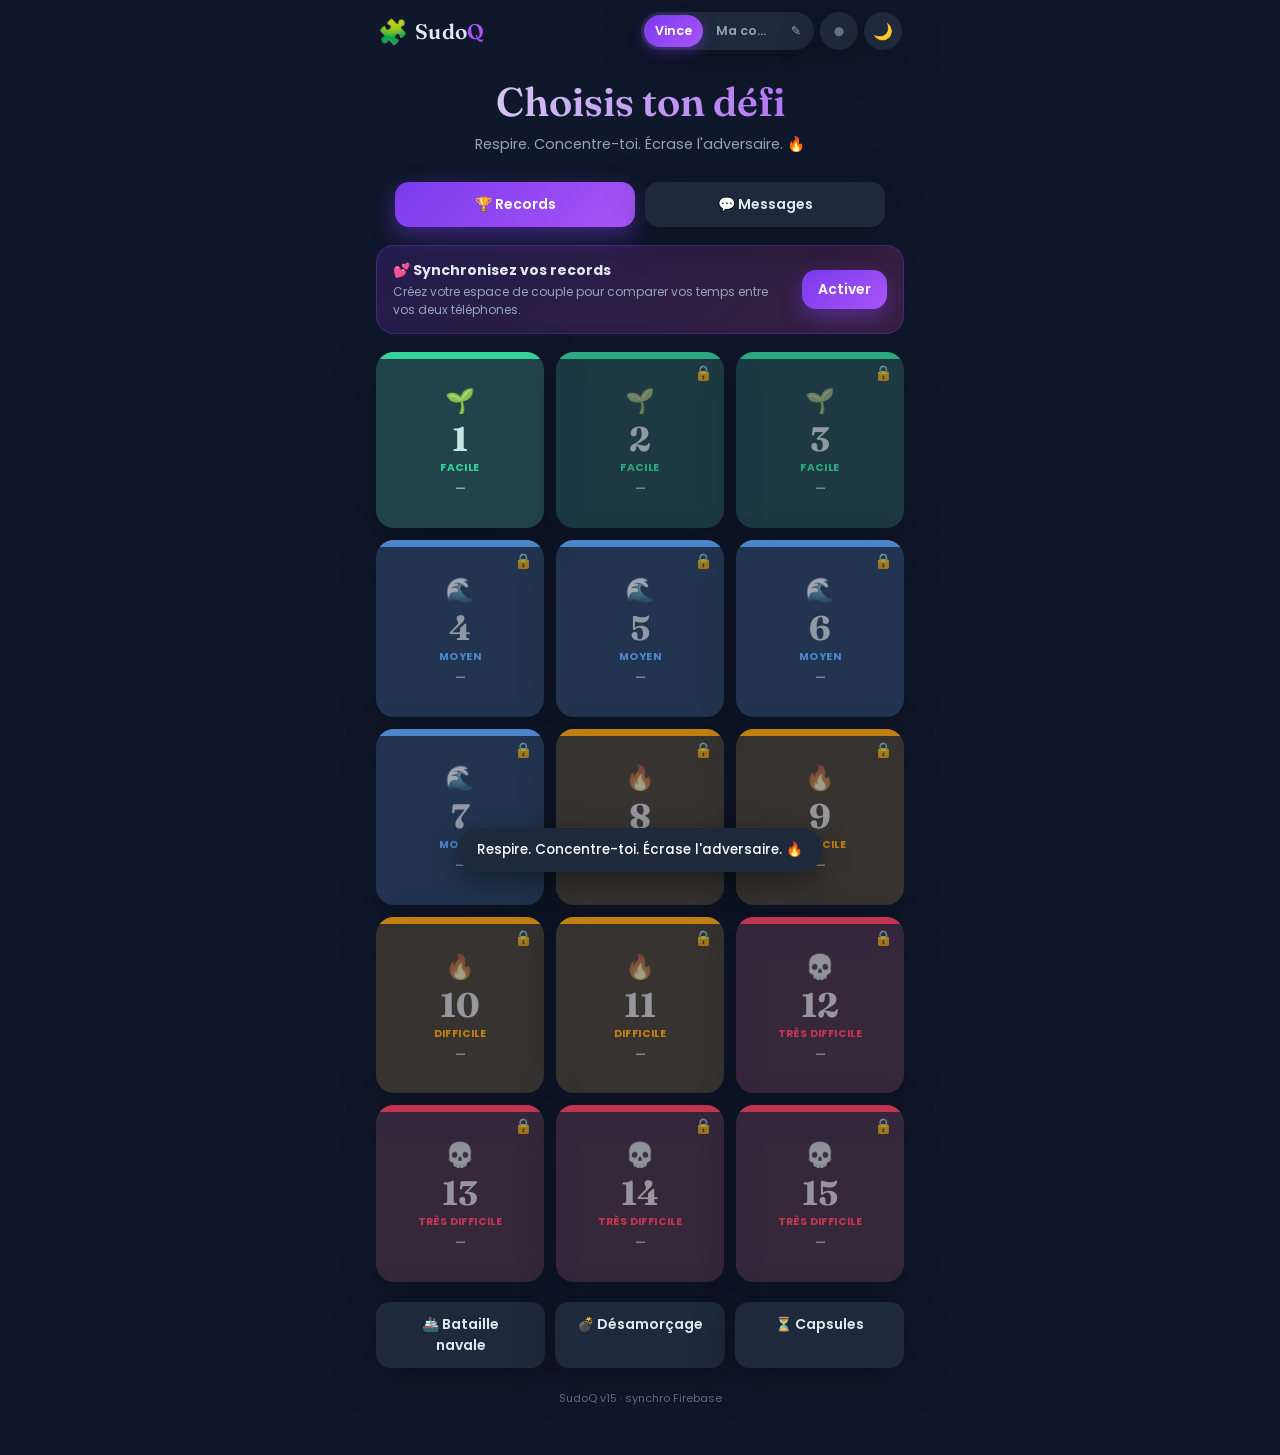
==== commit 073c4d71: "Ajouter les capsules temporelles Nouveau /capsules/ (même espace de couple) : - Écrire un message (t" ====
--- a/index.html
+++ b/index.html
@@ -55,6 +55,7 @@
         <div class="top-nav" style="margin-top:20px">
           <a class="btn btn-outline" href="bataille-navale/index.html" style="text-decoration:none;text-align:center">🚢 Bataille navale</a>
           <a class="btn btn-outline" href="escape/index.html" style="text-decoration:none;text-align:center">💣 Désamorçage</a>
+          <a class="btn btn-outline" href="capsules/index.html" style="text-decoration:none;text-align:center">⏳ Capsules</a>
         </div>
         <p class="app-version" id="app-version"></p>
       </main>
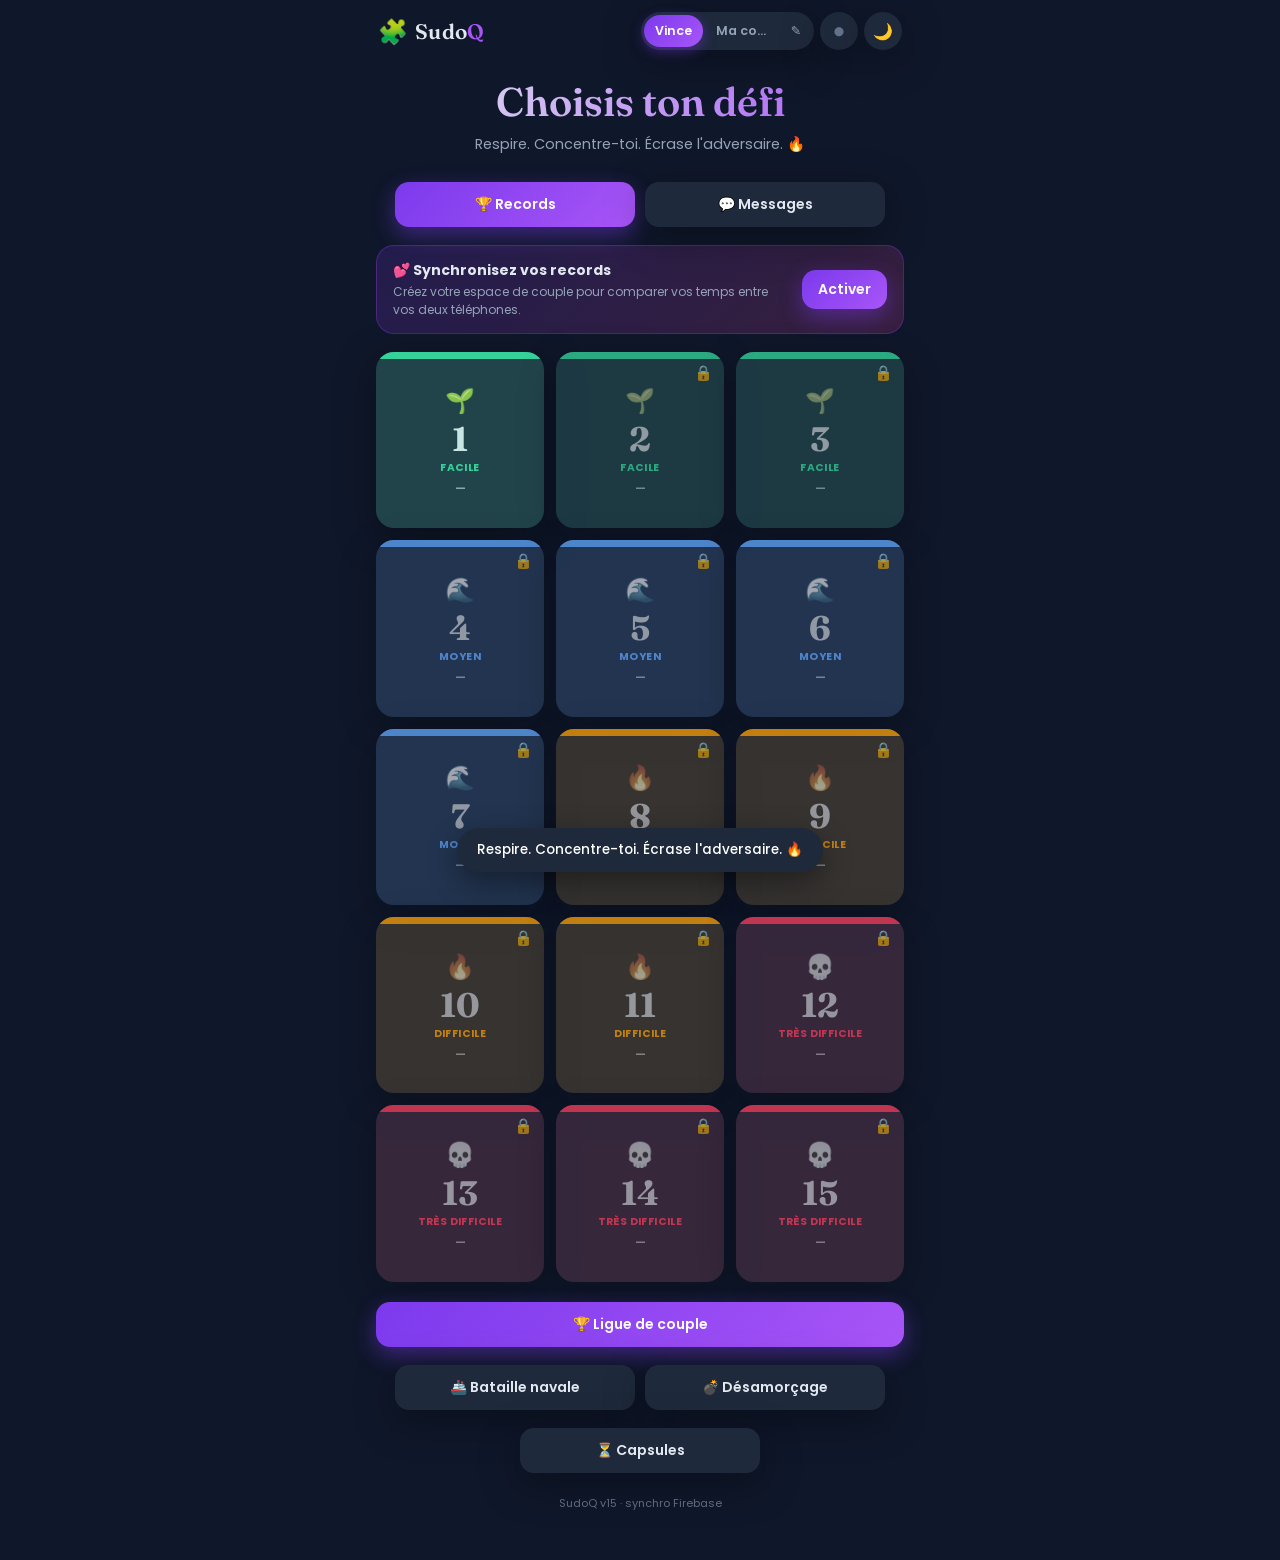
==== commit a58ddd0b: "Ajouter la Ligue de couple (tableau de bord agrégé) Nouveau /ligue/ (lecture seule, agrège tous les " ====
--- a/index.html
+++ b/index.html
@@ -53,8 +53,13 @@
         </div>
         <div class="level-grid" id="level-grid"></div>
         <div class="top-nav" style="margin-top:20px">
+          <a class="btn btn-primary" href="ligue/index.html" style="text-decoration:none;text-align:center;flex-basis:100%;max-width:none">🏆 Ligue de couple</a>
+        </div>
+        <div class="top-nav" style="margin-top:10px">
           <a class="btn btn-outline" href="bataille-navale/index.html" style="text-decoration:none;text-align:center">🚢 Bataille navale</a>
           <a class="btn btn-outline" href="escape/index.html" style="text-decoration:none;text-align:center">💣 Désamorçage</a>
+        </div>
+        <div class="top-nav" style="margin-top:10px">
           <a class="btn btn-outline" href="capsules/index.html" style="text-decoration:none;text-align:center">⏳ Capsules</a>
         </div>
         <p class="app-version" id="app-version"></p>
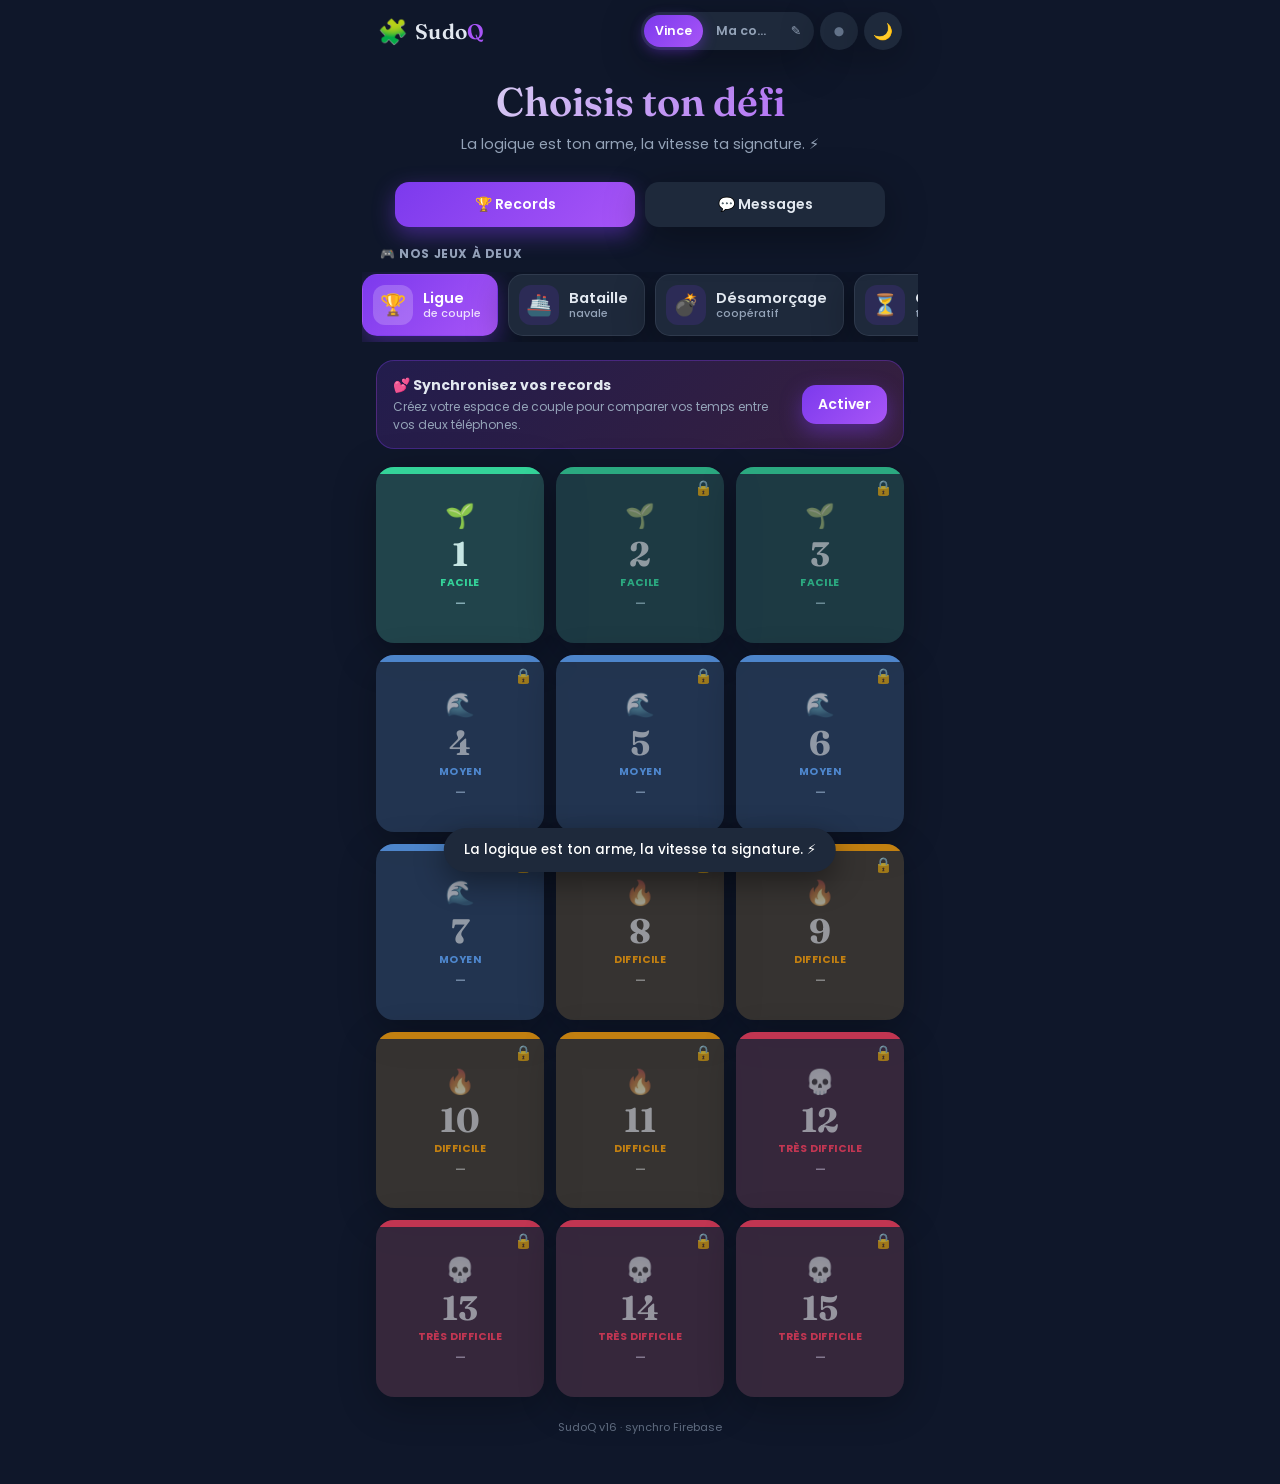
==== commit fc604834: "SudoQ : déplacer les jeux supplémentaires en haut (barre horizontale) Les liens vers Ligue / Bataill" ====
--- a/index.html
+++ b/index.html
@@ -14,7 +14,7 @@
       href="https://fonts.googleapis.com/css2?family=Poppins:wght@400;500;600;700&family=Fraunces:opsz,wght@9..144,500;9..144,600&display=swap"
       rel="stylesheet"
     />
-    <link rel="stylesheet" href="css/styles.css?v=15" />
+    <link rel="stylesheet" href="css/styles.css?v=16" />
     <link rel="icon" href="data:image/svg+xml,%3Csvg xmlns='http://www.w3.org/2000/svg' viewBox='0 0 100 100'%3E%3Ctext y='.9em' font-size='90'%3E%F0%9F%A7%A9%3C/text%3E%3C/svg%3E" />
   </head>
   <body>
@@ -44,6 +44,26 @@
           <button class="btn btn-primary" id="btn-scoreboard">🏆 Records</button>
           <button class="btn btn-outline" id="btn-chat">💬 Messages<span class="badge" id="chat-badge" hidden></span></button>
         </div>
+
+        <div class="games-eyebrow">🎮 Nos jeux à deux</div>
+        <nav class="games-bar" aria-label="Nos jeux à deux">
+          <a class="game-chip game-chip--star" href="ligue/index.html">
+            <span class="gc-ico">🏆</span>
+            <span class="gc-txt">Ligue<small>de couple</small></span>
+          </a>
+          <a class="game-chip" href="bataille-navale/index.html">
+            <span class="gc-ico">🚢</span>
+            <span class="gc-txt">Bataille<small>navale</small></span>
+          </a>
+          <a class="game-chip" href="escape/index.html">
+            <span class="gc-ico">💣</span>
+            <span class="gc-txt">Désamorçage<small>coopératif</small></span>
+          </a>
+          <a class="game-chip" href="capsules/index.html">
+            <span class="gc-ico">⏳</span>
+            <span class="gc-txt">Capsules<small>temporelles</small></span>
+          </a>
+        </nav>
         <div class="sync-banner" id="sync-banner" hidden>
           <div class="sync-banner-txt">
             <strong>💕 Synchronisez vos records</strong>
@@ -52,16 +72,6 @@
           <button class="btn btn-primary" id="btn-open-sync">Activer</button>
         </div>
         <div class="level-grid" id="level-grid"></div>
-        <div class="top-nav" style="margin-top:20px">
-          <a class="btn btn-primary" href="ligue/index.html" style="text-decoration:none;text-align:center;flex-basis:100%;max-width:none">🏆 Ligue de couple</a>
-        </div>
-        <div class="top-nav" style="margin-top:10px">
-          <a class="btn btn-outline" href="bataille-navale/index.html" style="text-decoration:none;text-align:center">🚢 Bataille navale</a>
-          <a class="btn btn-outline" href="escape/index.html" style="text-decoration:none;text-align:center">💣 Désamorçage</a>
-        </div>
-        <div class="top-nav" style="margin-top:10px">
-          <a class="btn btn-outline" href="capsules/index.html" style="text-decoration:none;text-align:center">⏳ Capsules</a>
-        </div>
         <p class="app-version" id="app-version"></p>
       </main>
 
@@ -225,8 +235,8 @@
 
     <div class="toast" id="toast" hidden></div>
 
-    <script src="js/sudoku.js?v=15"></script>
-    <script src="js/sync.js?v=15"></script>
-    <script src="js/app.js?v=15"></script>
+    <script src="js/sudoku.js?v=16"></script>
+    <script src="js/sync.js?v=16"></script>
+    <script src="js/app.js?v=16"></script>
   </body>
 </html>
--- a/css/styles.css
+++ b/css/styles.css
@@ -279,6 +279,43 @@
 
 .top-nav { display: flex; justify-content: center; gap: 10px; margin-bottom: 18px; }
 .top-nav .btn { flex: 1; max-width: 240px; position: relative; }
+
+/* ---------- Barre des jeux (en haut) ---------- */
+.games-eyebrow {
+  font-size: 12px; font-weight: 700; text-transform: uppercase; letter-spacing: .6px;
+  color: var(--text-dim); margin: 4px 4px 9px;
+}
+.games-bar {
+  display: flex; gap: 10px; overflow-x: auto; margin: 0 -14px 18px; padding: 2px 14px 6px;
+  scroll-snap-type: x proximity; -webkit-overflow-scrolling: touch; scrollbar-width: none;
+}
+.games-bar::-webkit-scrollbar { display: none; }
+.game-chip {
+  flex: 0 0 auto; scroll-snap-align: start;
+  display: flex; align-items: center; gap: 10px;
+  padding: 10px 16px 10px 10px; border-radius: 15px;
+  background: var(--surface); border: 1px solid rgba(148,163,184,.14);
+  box-shadow: var(--shadow); text-decoration: none; color: var(--text);
+  transition: transform .15s ease, border-color .2s ease;
+}
+.game-chip:active { transform: scale(.95); }
+.game-chip .gc-ico {
+  font-size: 21px; width: 40px; height: 40px; flex: 0 0 auto;
+  display: flex; align-items: center; justify-content: center;
+  border-radius: 12px; background: var(--accent-soft);
+}
+.game-chip .gc-txt {
+  display: flex; flex-direction: column; line-height: 1.15;
+  font-weight: 600; font-size: 14.5px; white-space: nowrap;
+}
+.game-chip .gc-txt small { font-weight: 500; font-size: 11px; color: var(--text-dim); }
+.game-chip--star {
+  background: linear-gradient(135deg, var(--accent), var(--accent-2));
+  border-color: transparent; color: #fff;
+  box-shadow: 0 8px 24px rgba(124,58,237,.42);
+}
+.game-chip--star .gc-ico { background: rgba(255,255,255,.2); }
+.game-chip--star .gc-txt small { color: rgba(255,255,255,.82); }
 .badge {
   position: absolute; top: -7px; right: -7px;
   min-width: 21px; height: 21px; padding: 0 6px;
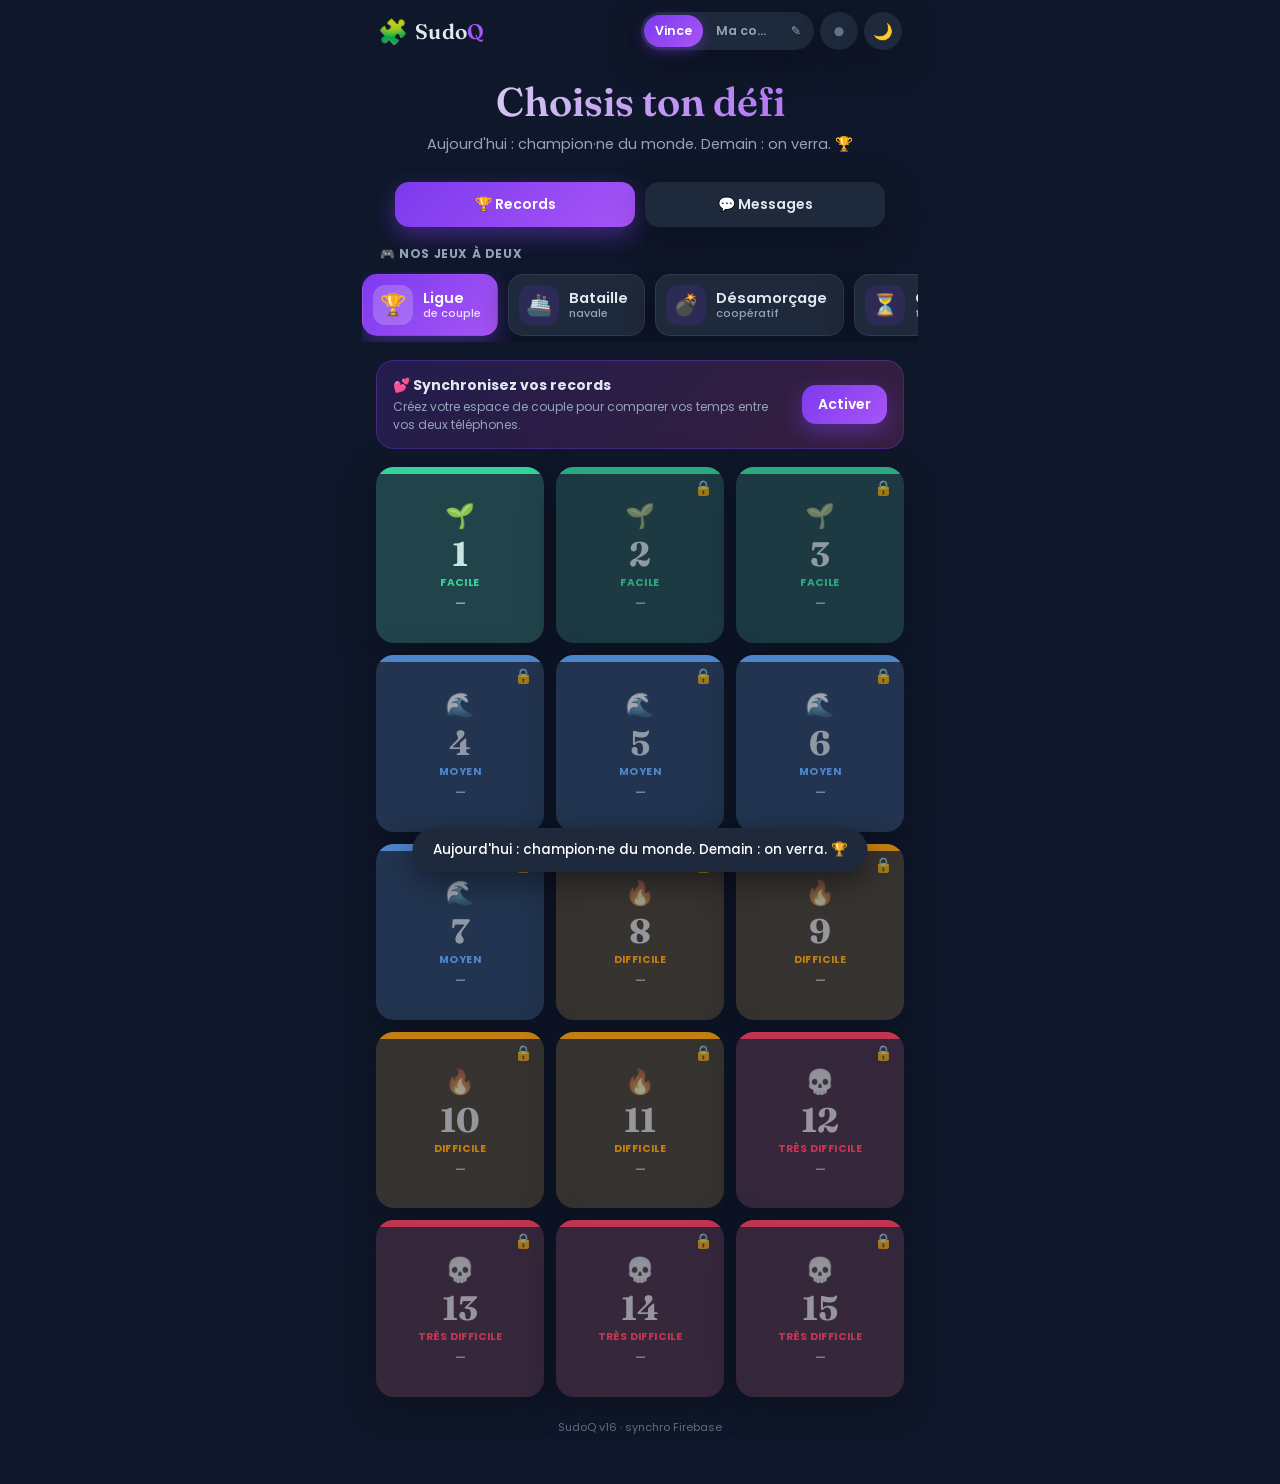
==== commit a4d1e6d5: "Optimisations : temps réel par streaming + PWA installable 1) Temps réel (streaming SSE Firebase)   " ====
--- a/index.html
+++ b/index.html
@@ -16,6 +16,11 @@
     />
     <link rel="stylesheet" href="css/styles.css?v=16" />
     <link rel="icon" href="data:image/svg+xml,%3Csvg xmlns='http://www.w3.org/2000/svg' viewBox='0 0 100 100'%3E%3Ctext y='.9em' font-size='90'%3E%F0%9F%A7%A9%3C/text%3E%3C/svg%3E" />
+    <link rel="manifest" href="manifest.json" />
+    <link rel="apple-touch-icon" href="icons/apple-touch-icon.png" />
+    <meta name="apple-mobile-web-app-capable" content="yes" />
+    <meta name="apple-mobile-web-app-status-bar-style" content="black-translucent" />
+    <meta name="apple-mobile-web-app-title" content="SudoQ" />
   </head>
   <body>
     <div id="app">
@@ -237,6 +242,12 @@
 
     <script src="js/sudoku.js?v=16"></script>
     <script src="js/sync.js?v=16"></script>
+    <script src="js/realtime.js?v=16"></script>
     <script src="js/app.js?v=16"></script>
+    <script>
+      if ("serviceWorker" in navigator) {
+        addEventListener("load", () => navigator.serviceWorker.register("sw.js").catch(() => {}));
+      }
+    </script>
   </body>
 </html>
